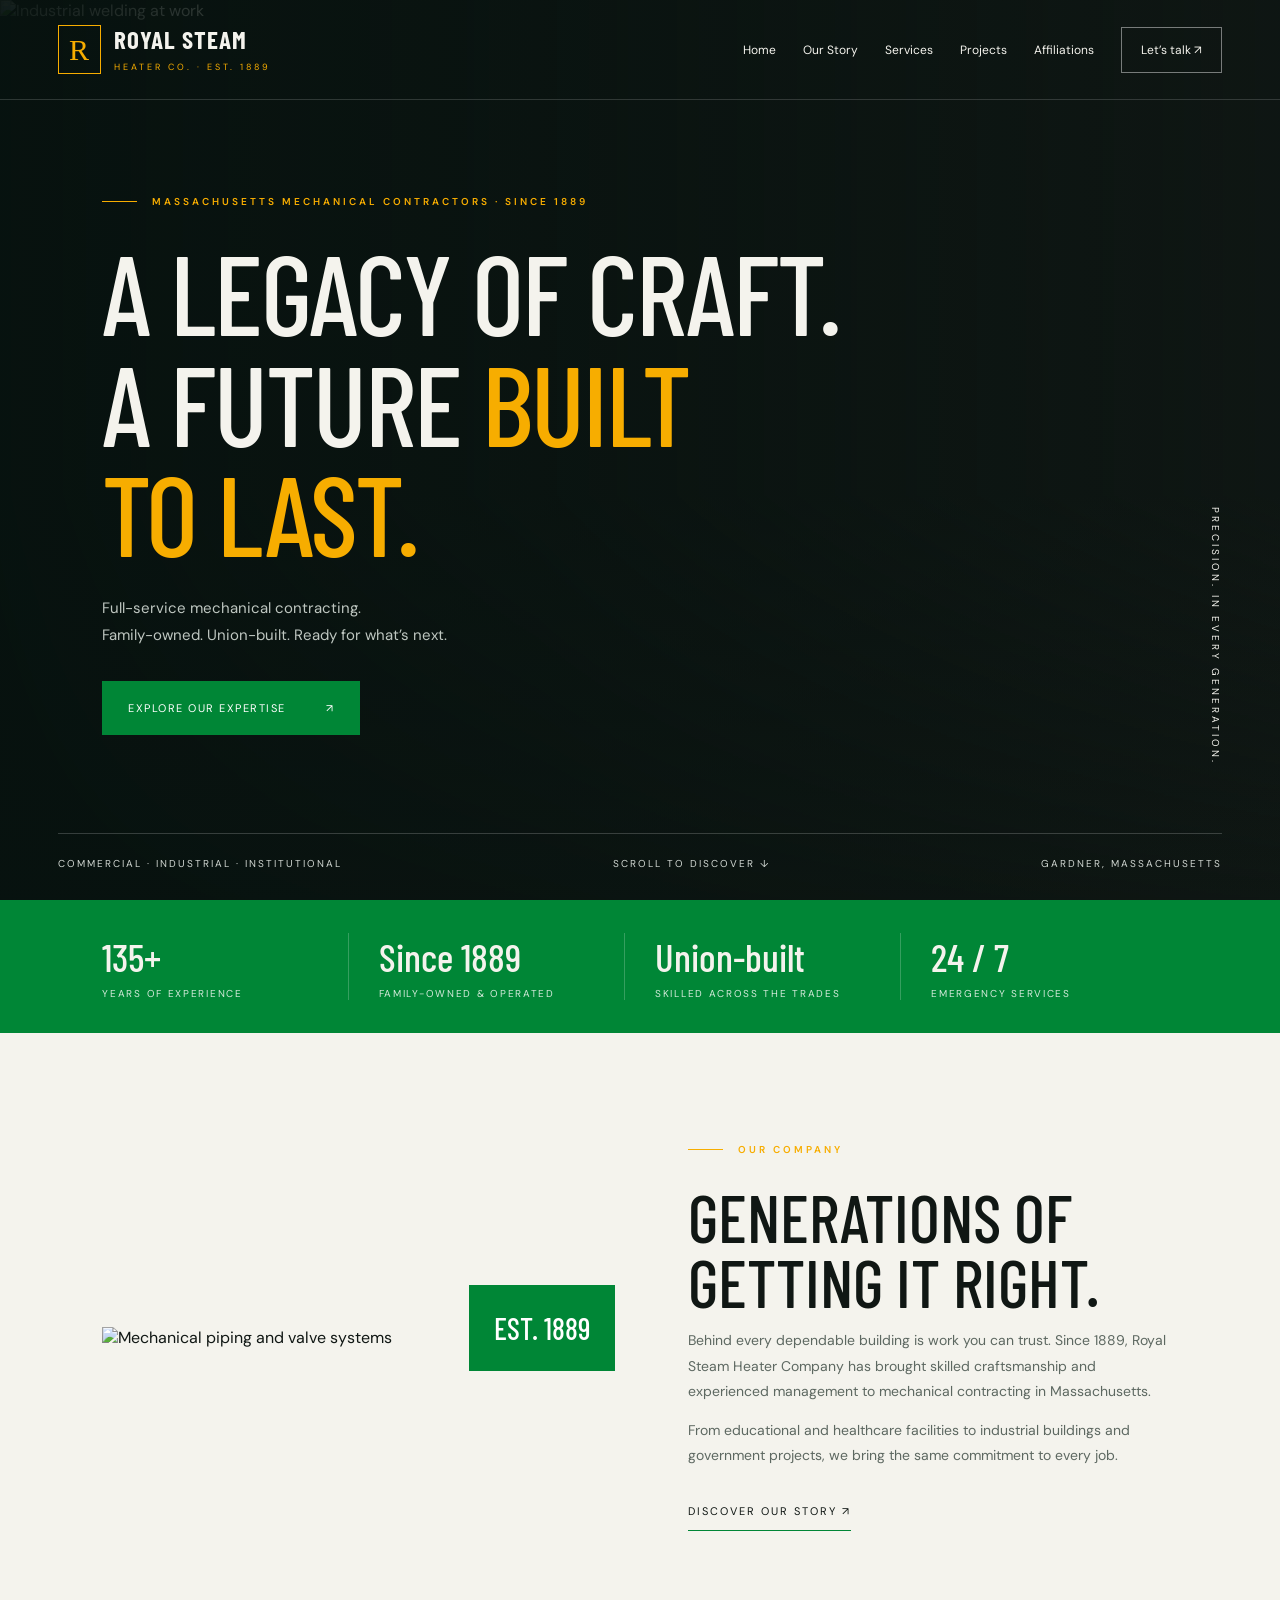
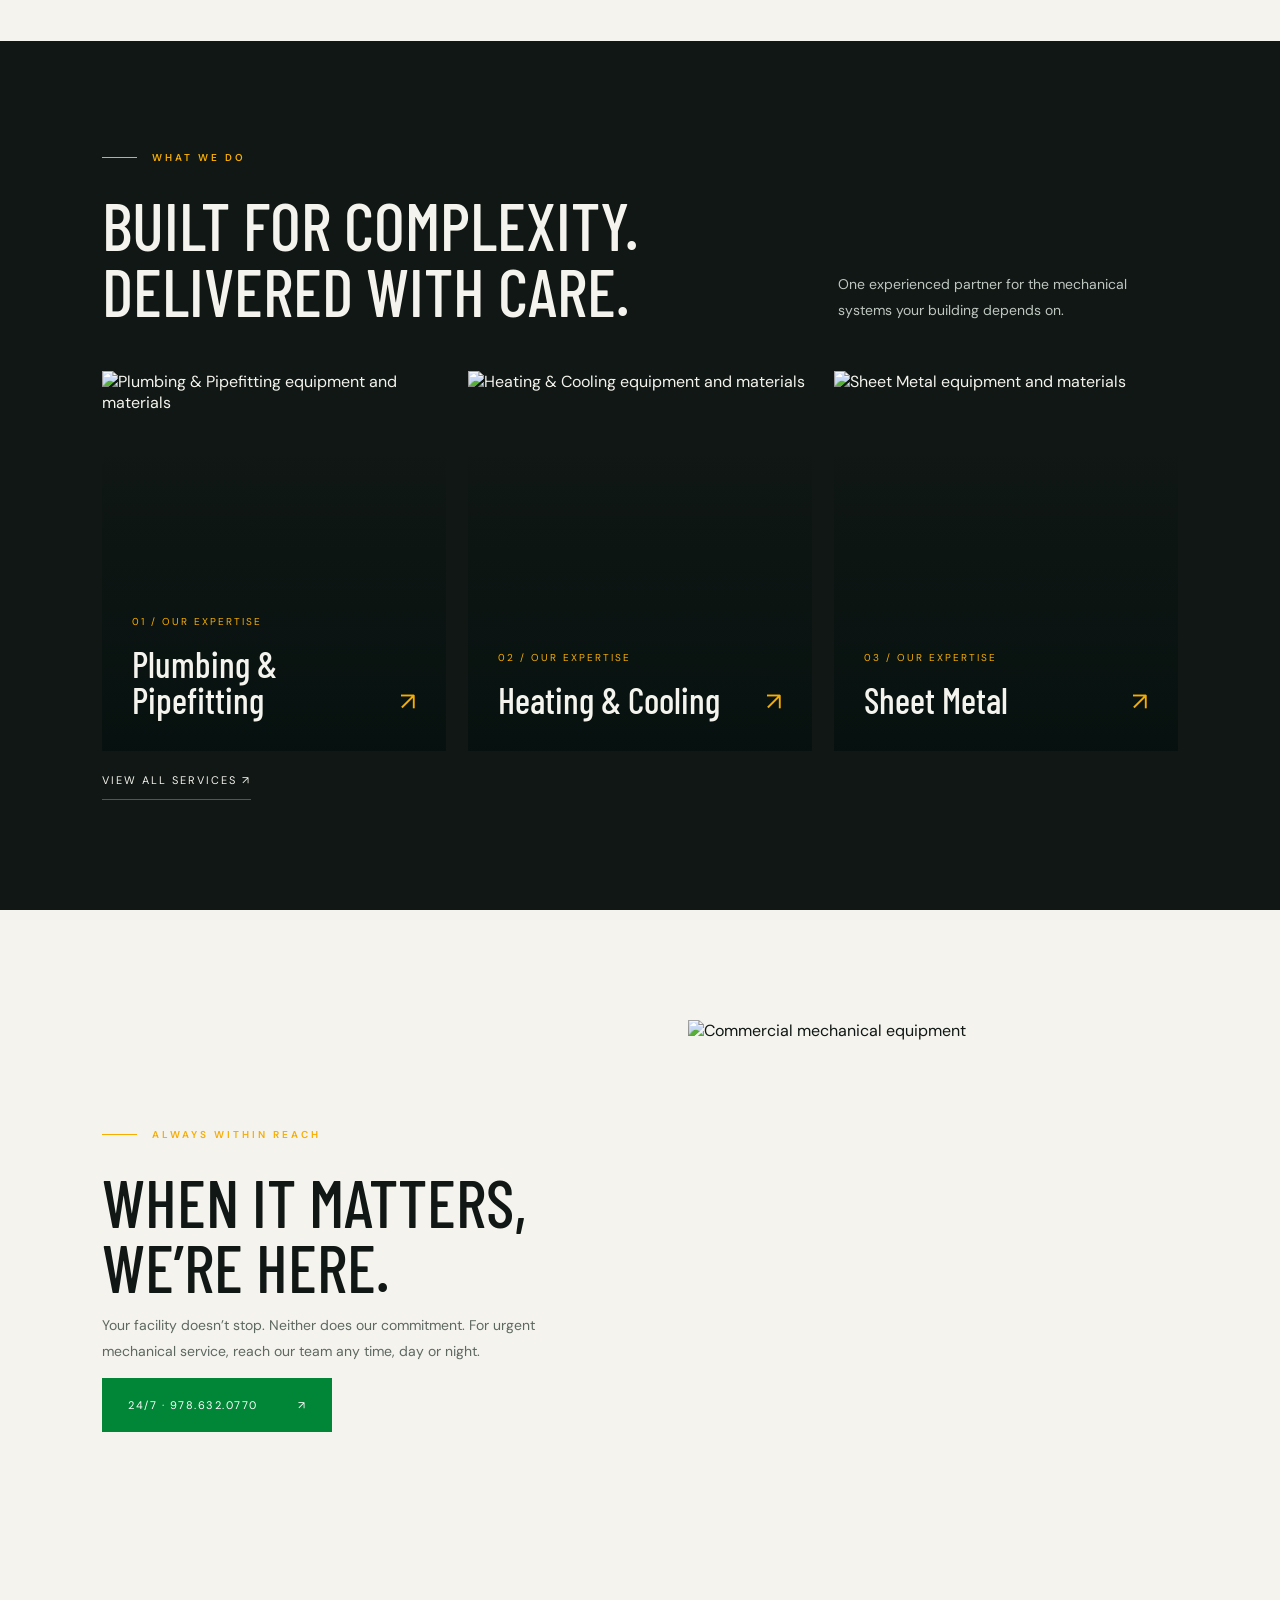
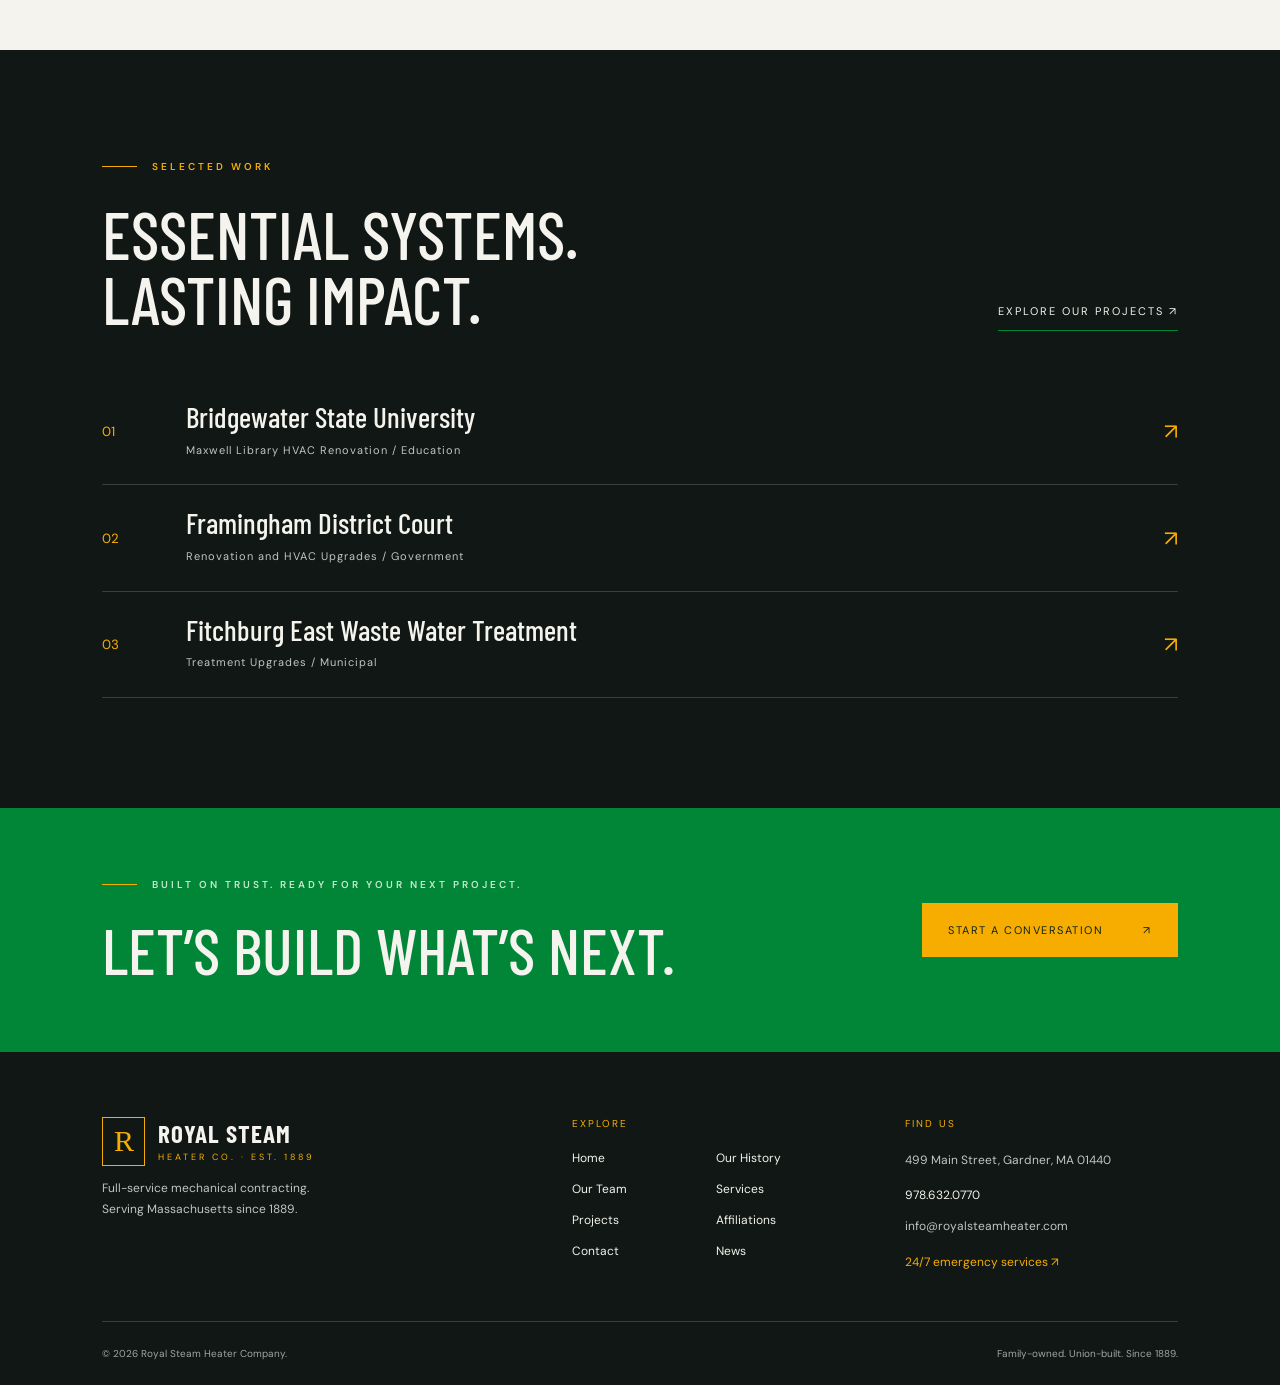
==== index.html @ 874f2004 "Files Fix" ====
<!DOCTYPE html><html lang="en"><head><meta charset="UTF-8"><meta name="viewport" content="width=device-width,initial-scale=1"><meta name="description" content="Royal Steam Heater Company. Family-owned, full-service mechanical contracting for commercial, industrial and institutional clients throughout Massachusetts since 1889."><meta name="theme-color" content="#008636"><title>Royal Steam Heater Company | Mechanical Contracting Since 1889</title><link rel="stylesheet" href="/style.css"><script defer src="/app.js"></script></head><body><div id="app"></div><noscript>Please enable JavaScript to view this website. Contact Royal Steam Heater at 978.632.0770.</noscript></body></html>
---- style.css ----
@import url('https://fonts.googleapis.com/css2?family=Barlow+Condensed:wght@400;500;600;700&family=DM+Sans:wght@400;500;600;700&display=swap');
:root{--green:#008636;--gold:#f7ad00;--ink:#101714;--paper:#f4f3ed;--muted:#9da8a1}*{box-sizing:border-box}html{scroll-behavior:smooth;scroll-padding-top:100px}body{margin:0;background:var(--ink);color:var(--paper);font-family:'DM Sans',sans-serif}a{color:inherit;text-decoration:none}button,input,select,textarea{font:inherit}button,a,input,textarea,select{outline-offset:6px}button{cursor:pointer}img{max-width:100%;object-fit:cover}p{line-height:1.8;color:#bfc7c1}h1,h2,h3{font-family:'Barlow Condensed','Arial Narrow',sans-serif;font-weight:500;margin:0;line-height:.98}h1{font-size:clamp(64px,8.8vw,138px);text-transform:uppercase;letter-spacing:-2px}h2{font-size:clamp(46px,5.2vw,78px);text-transform:uppercase}h3{font-size:32px}header{height:100px;position:absolute;top:0;left:0;width:100%;z-index:10;border-bottom:1px solid #ffffff28;display:flex;align-items:center;justify-content:space-between;padding:0 4.5%;gap:24px}.brand{display:flex;align-items:center;gap:13px}.brand-icon{border:1px solid var(--gold);width:43px;height:49px;display:grid;place-items:center;color:var(--gold);font-family:Georgia;font-size:30px}.brand strong{display:block;font-family:'Barlow Condensed',sans-serif;font-size:25px;letter-spacing:1px}.brand small{font-size:9px;letter-spacing:3px;color:var(--gold)}nav{display:flex;gap:27px;align-items:center}nav a{font-size:12px;transition:color .2s}nav a:hover,nav a[aria-current=page]{color:var(--gold)}.nav-contact{border:1px solid #ffffff70;padding:14px 19px}.menu{display:none;background:none;color:white;border:1px solid #666;padding:10px}.hero{height: min(930px,100svh);min-height:690px;position:relative;display:flex;align-items:center;padding:140px 8% 110px;overflow:hidden}.hero-img{position:absolute;inset:0;width:100%;height:100%;object-fit:cover;animation:slowzoom 15s ease-out both}.hero:after{content:'';position:absolute;inset:0;background:linear-gradient(90deg,#07120ff2 0%,#07120faa 42%,#07120f22 100%),linear-gradient(0deg,#101714c0,transparent 45%)}.hero-content{position:relative;z-index:1;max-width:960px}.eyebrow{font-size:10px;letter-spacing:3px;text-transform:uppercase;display:flex;align-items:center;gap:15px;margin-bottom:28px;color:var(--gold);font-weight:600}.eyebrow:before{content:'';height:1px;width:35px;background:var(--gold)}h1 em{font-style:normal;color:var(--gold)}.hero p{max-width:460px;font-size:15px;margin:27px 0 32px}.button{display:inline-flex;align-items:center;justify-content:space-between;gap:40px;background:var(--green);color:white;padding:20px 26px;font-size:11px;letter-spacing:1.5px;text-transform:uppercase;border:0;transition:background .2s,transform .2s}.button:hover{background:#006c2c;transform:translateY(-3px)}.button.secondary{background:transparent;border:1px solid #758078}.hero-bottom{position:absolute;bottom:30px;left:4.5%;right:4.5%;z-index:2;display:flex;justify-content:space-between;border-top:1px solid #ffffff30;padding-top:23px;color:#d1d7d2;font-size:10px;letter-spacing:2px}.hero-index{position:absolute;right:4.5%;bottom:135px;z-index:2;writing-mode:vertical-rl;font-size:10px;letter-spacing:3px}.trust{display:grid;grid-template-columns:repeat(4,1fr);background:var(--green);padding:33px 8%;gap:30px}.trust div{border-right:1px solid #ffffff35;padding-right:20px}.trust div:last-child{border:0}.trust strong{display:block;font:500 39px 'Barlow Condensed',sans-serif}.trust span{font-size:10px;text-transform:uppercase;letter-spacing:1.7px;display:block;margin-top:7px;color:#d4eadb}.section{padding:110px 8%}.light{background:var(--paper);color:var(--ink)}.light p{color:#5d6861}.split{display:grid;grid-template-columns:1fr 1fr;gap:9%;align-items:center}.split img{width:100%;height:520px}.image-wrap{position:relative}.image-wrap:after{content:'EST. 1889';position:absolute;bottom:-23px;right:-23px;background:var(--green);color:white;padding:25px;font:500 30px 'Barlow Condensed'}.section p{font-size:14px}.text-link{display:inline-block;margin-top:22px;padding-bottom:12px;border-bottom:1px solid var(--green);font-size:11px;text-transform:uppercase;letter-spacing:2px}.heading-row{display:flex;justify-content:space-between;align-items:end;gap:40px;margin-bottom:48px}.heading-row p{max-width:340px;margin:0}.cards{display:grid;grid-template-columns:repeat(3,1fr);gap:22px}.service-card{position:relative;height:380px;overflow:hidden;display:flex;align-items:end;padding:30px}.service-card img{position:absolute;inset:0;width:100%;height:100%;transition:transform .7s}.service-card:after{content:'';position:absolute;inset:0;background:linear-gradient(0deg,#06110ff0,transparent 80%)}.service-card:hover img{transform:scale(1.07)}.service-card div{position:relative;z-index:1;width:100%}.service-card small{font-size:10px;letter-spacing:2px;color:var(--gold)}.service-card h3{margin:16px 0 4px;font-size:36px}.service-card span{position:absolute;right:0;bottom:3px;color:var(--gold);font-size:25px}.projects-list{margin-top:40px}.project{padding:24px 0;border-bottom:1px solid #344139;display:grid;grid-template-columns:60px 1fr auto;gap:24px;align-items:center}.project small{color:var(--gold)}.project h3{font-size:29px}.project p{margin:9px 0 0;font-size:11px;letter-spacing:1px}.project b{font-weight:400;font-size:22px;color:var(--gold)}.cta{background:var(--green);padding:70px 8%;display:flex;align-items:center;justify-content:space-between;gap:40px}.cta .eyebrow{color:#c8e8d1}.cta .button{background:var(--gold);color:#102416}.cta h2{font-size:64px}.footer{padding:65px 8% 25px}.footer-top{display:grid;grid-template-columns:1.5fr 1fr 1fr;gap:60px}.footer p,.footer a{font-size:12px}.footer-links{display:grid;grid-template-columns:1fr 1fr;gap:15px}.footer-label{color:var(--gold);font-size:10px;letter-spacing:2px;margin-bottom:20px}.copyright{display:flex;justify-content:space-between;border-top:1px solid #344139;margin-top:50px;padding-top:25px;font-size:10px;color:var(--muted)}.page-hero{padding:180px 8% 75px;background:linear-gradient(120deg,#071d13,#17271f);position:relative;overflow:hidden}.page-hero:after{content:'ROYAL';position:absolute;right:-20px;bottom:-55px;font:600 250px 'Barlow Condensed';color:#ffffff03;pointer-events:none}.page-hero h1{font-size:clamp(65px,8vw,110px)}.page-hero p{max-width:640px;margin:25px 0 0}.team{display:grid;grid-template-columns:repeat(3,1fr);gap:0 45px}.person{padding:30px 0;border-bottom:1px solid #cbd1c9;min-height:140px}.person small{display:block;color:var(--green);font-size:10px;letter-spacing:1px;margin-top:15px}.person a{display:block;font-size:12px;margin-top:14px;color:#5b6b60}.timeline{margin-top:40px}.timeline article{display:grid;grid-template-columns:130px 1fr;border-top:1px solid #cbd1c9;padding:35px 0;gap:40px}.timeline strong{font:500 48px 'Barlow Condensed';color:var(--green)}.timeline p{margin:0}.filters{display:flex;gap:10px;flex-wrap:wrap;margin:0 0 30px}.filters button{background:none;border:1px solid #536055;color:white;padding:12px 19px;font-size:11px}.filters button.active{background:var(--green);border-color:var(--green)}.service-detail{padding:40px 0;border-bottom:1px solid #cbd1c9}.service-detail summary{font:500 38px 'Barlow Condensed';cursor:pointer}.service-detail p{max-width:760px}.contact-layout{display:grid;grid-template-columns:1fr 1.3fr;gap:10%}.contact-layout h3{margin:30px 0 15px}.contact-layout a{display:inline-block;margin:8px 0}.form{display:grid;grid-template-columns:1fr 1fr;gap:25px}.form label{font-size:11px;letter-spacing:1px}.form input,.form textarea,.form select{display:block;width:100%;background:transparent;border:0;border-bottom:1px solid #98a69a;padding:15px 0;color:#1b3224;border-radius:0;margin-top:7px}.full{grid-column:1/-1}.form textarea{min-height:110px}.form p{margin:0;font-size:12px}.empty{border-top:1px solid #cbd1c9;border-bottom:1px solid #cbd1c9;padding:50px 0;margin-top:40px}.reveal{opacity:0;transform:translateY(25px);transition:opacity .7s,transform .7s}.reveal.shown{opacity:1;transform:none}.hero-content{animation:enter 1s both}@keyframes enter{from{opacity:0;transform:translateY(25px)}to{opacity:1;transform:none}}@keyframes slowzoom{from{transform:scale(1.08)}to{transform:scale(1)}}@media(min-width:1600px){.hero-content{max-width:1100px}}@media(max-width:1000px){nav{gap:15px}nav a{font-size:10px}.brand strong{font-size:20px}.hero{padding-left:6%}.section{padding:80px 6%}.split{gap:6%}.cards{gap:12px}.service-card{padding:20px}.service-card h3{font-size:30px}.footer{padding-left:6%;padding-right:6%}}@media(max-width:760px){header{height:82px}.menu{display:block}nav{display:none;position:absolute;top:82px;left:0;right:0;background:#101d15;padding:25px;flex-direction:column;align-items:stretch}nav.open{display:flex}nav a{font-size:15px;padding:12px}.hero{min-height:690px;height:94svh;padding:130px 6% 130px}.hero h1{font-size:76px}.hero p{font-size:14px;max-width:320px}.hero-bottom{font-size:8px;letter-spacing:1px}.hero-bottom span:last-child{display:none}.trust{grid-template-columns:1fr 1fr;padding:28px 6%;gap:30px}.trust div:nth-child(2){border:0}.trust strong{font-size:33px}.trust span{font-size:8px}.split{grid-template-columns:1fr;gap:50px}.split img{height:360px}.image-wrap{margin-right:20px}.heading-row{display:block}.heading-row p{margin-top:25px}.cards{grid-template-columns:1fr}.service-card{height:350px}.section{padding:70px 6%}.team{grid-template-columns:1fr 1fr;gap:20px}.person h3{font-size:27px}.project{grid-template-columns:25px 1fr;gap:15px}.project b{display:none}.project h3{font-size:26px}.cta{display:block;padding:50px 6%}.cta h2{font-size:49px}.cta .button{margin-top:28px}.footer-top{grid-template-columns:1fr;gap:35px}.copyright{gap:25px;line-height:1.7}.page-hero{padding:140px 6% 60px}.contact-layout{grid-template-columns:1fr;gap:45px}.timeline article{grid-template-columns:75px 1fr;gap:20px}.timeline strong{font-size:34px}.form{gap:25px 15px}.eyebrow{font-size:9px;letter-spacing:2px}}@media(prefers-reduced-motion:reduce){*,*:before,*:after{animation:none!important;transition:none!important;scroll-behavior:auto!important}.reveal{opacity:1;transform:none}}
[hidden]{display:none!important}
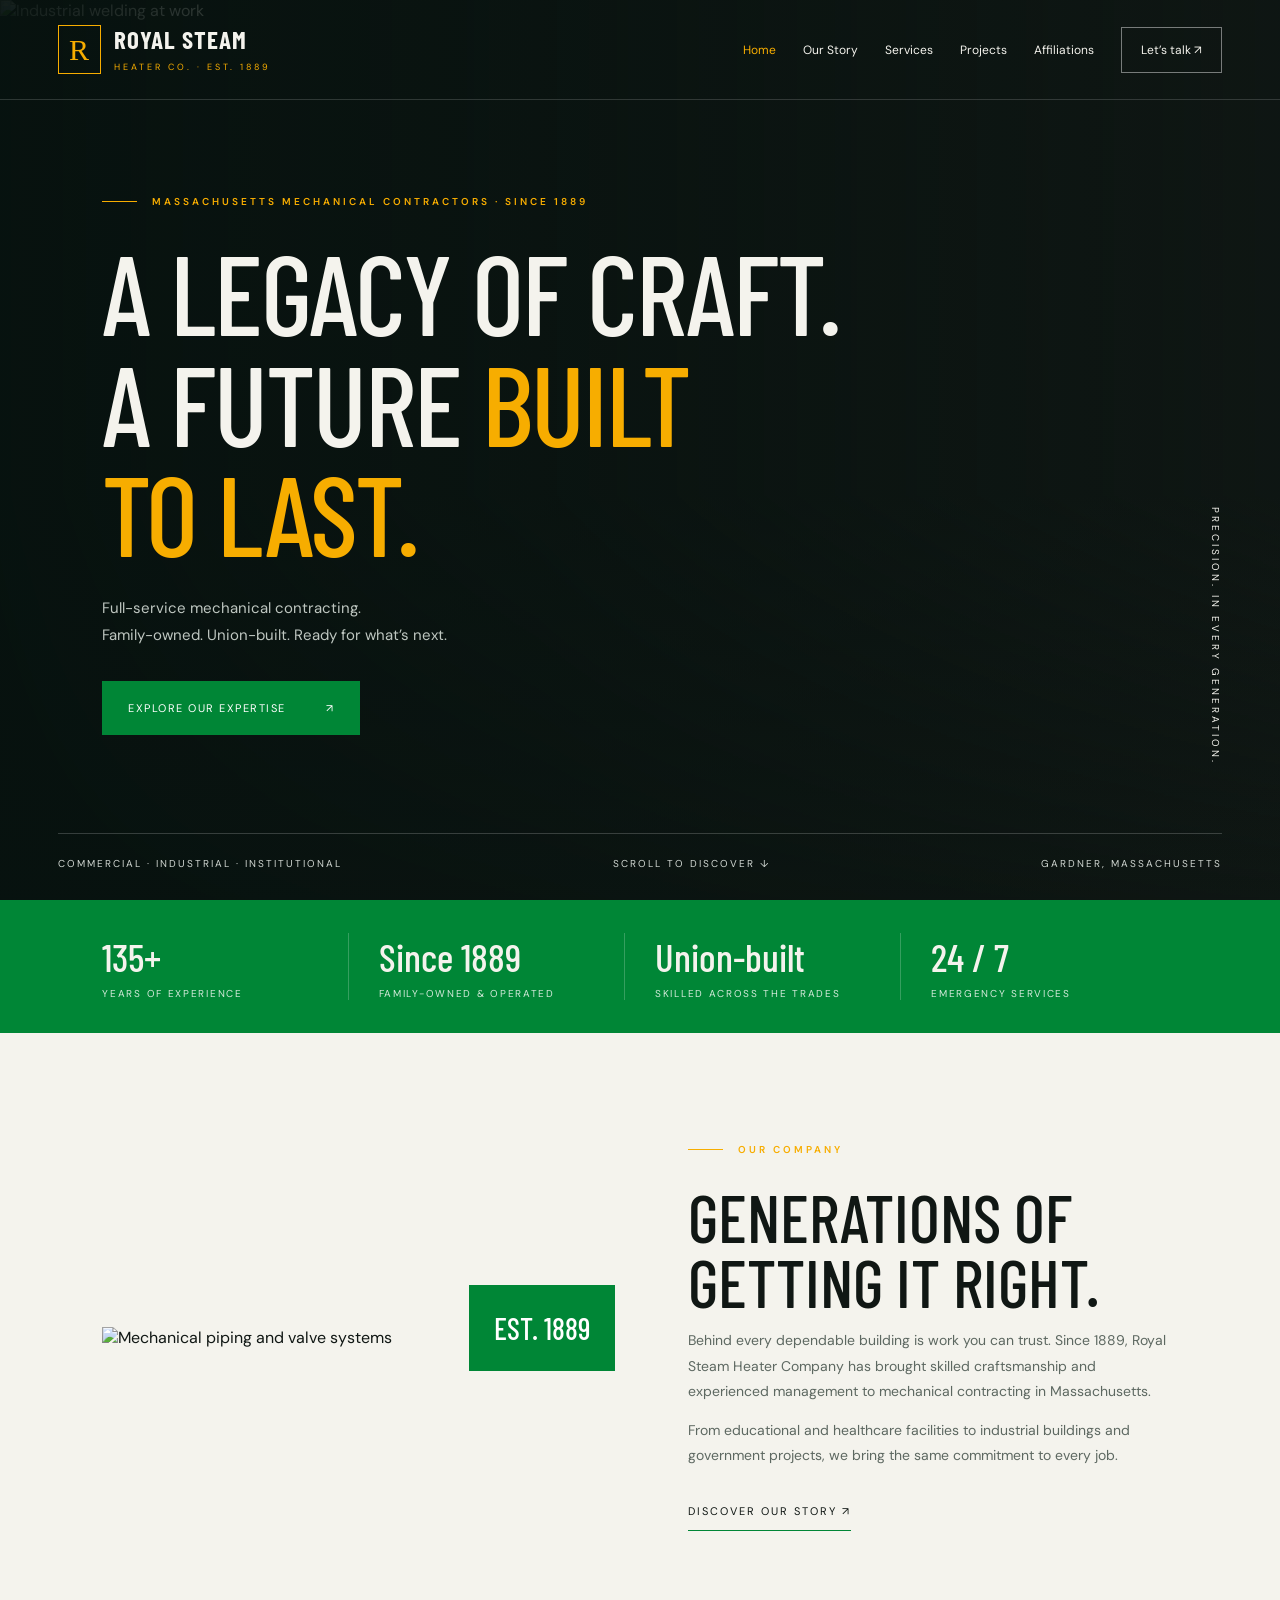
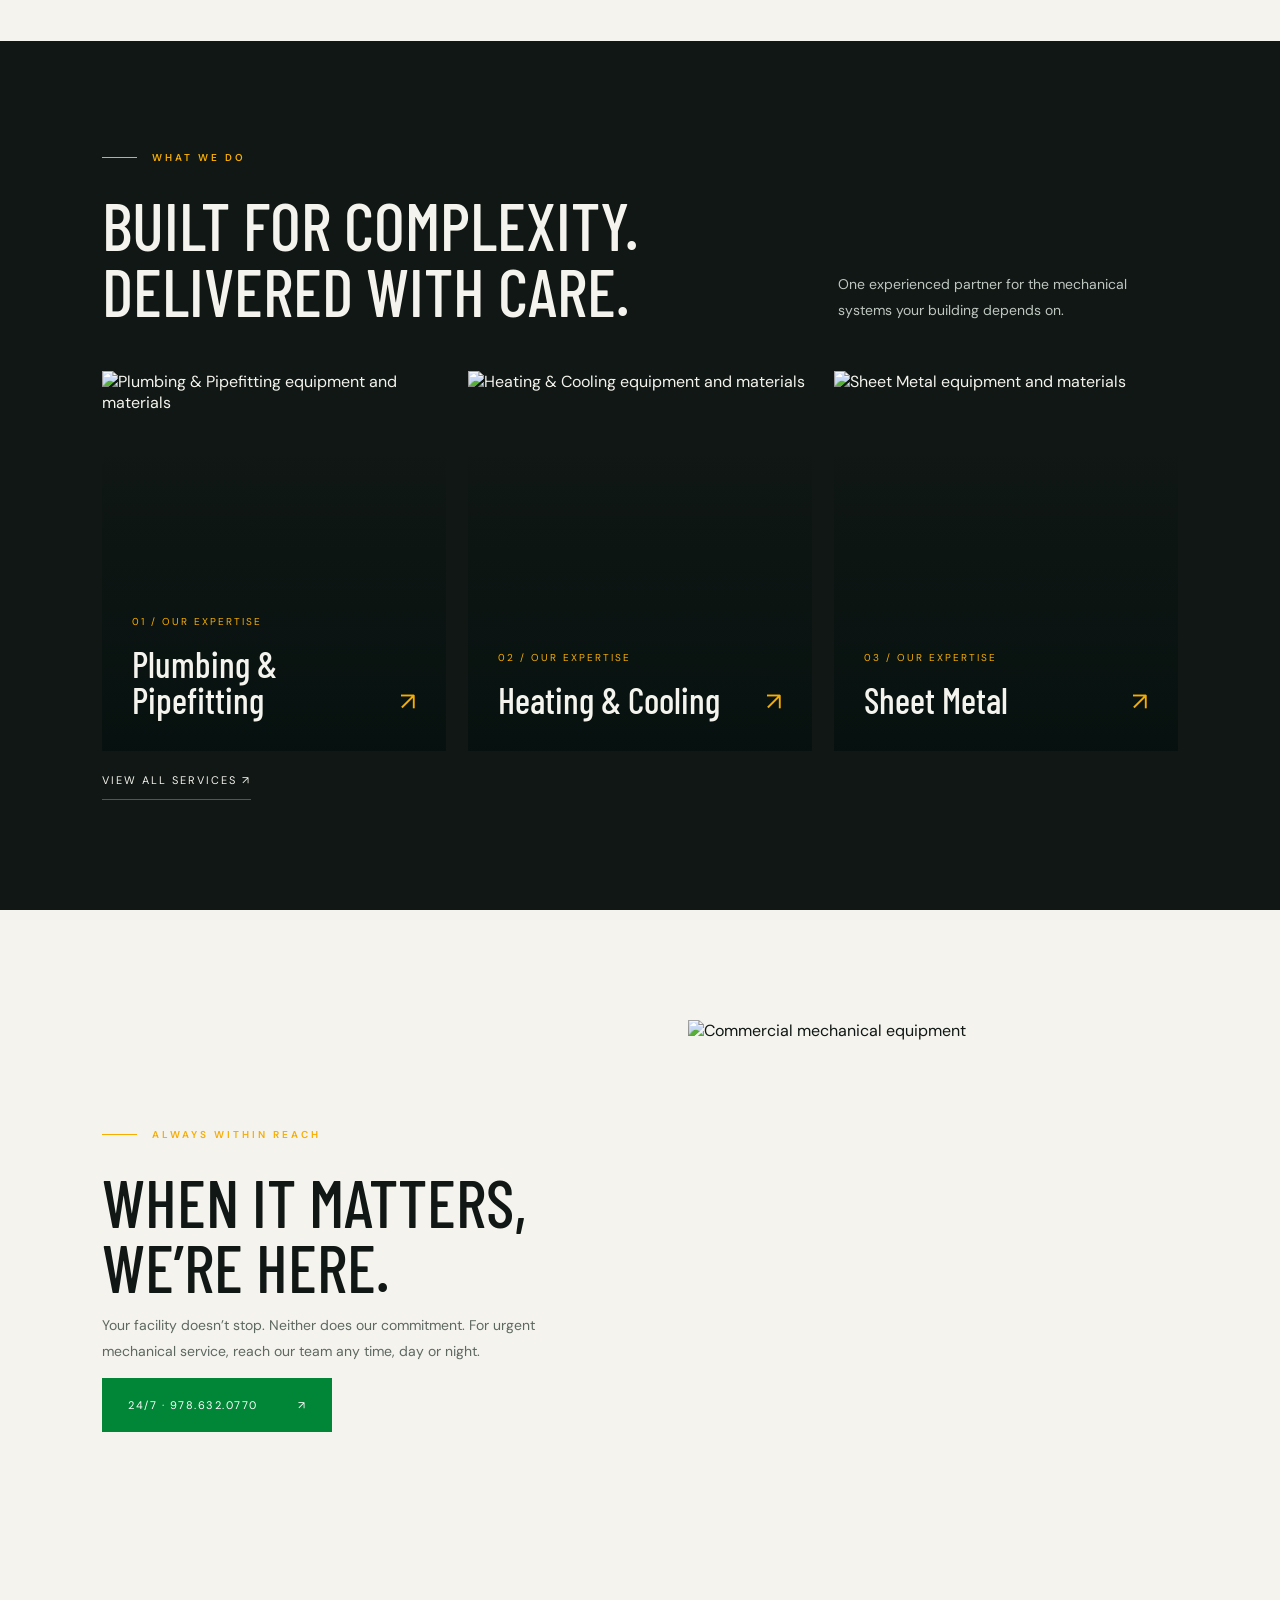
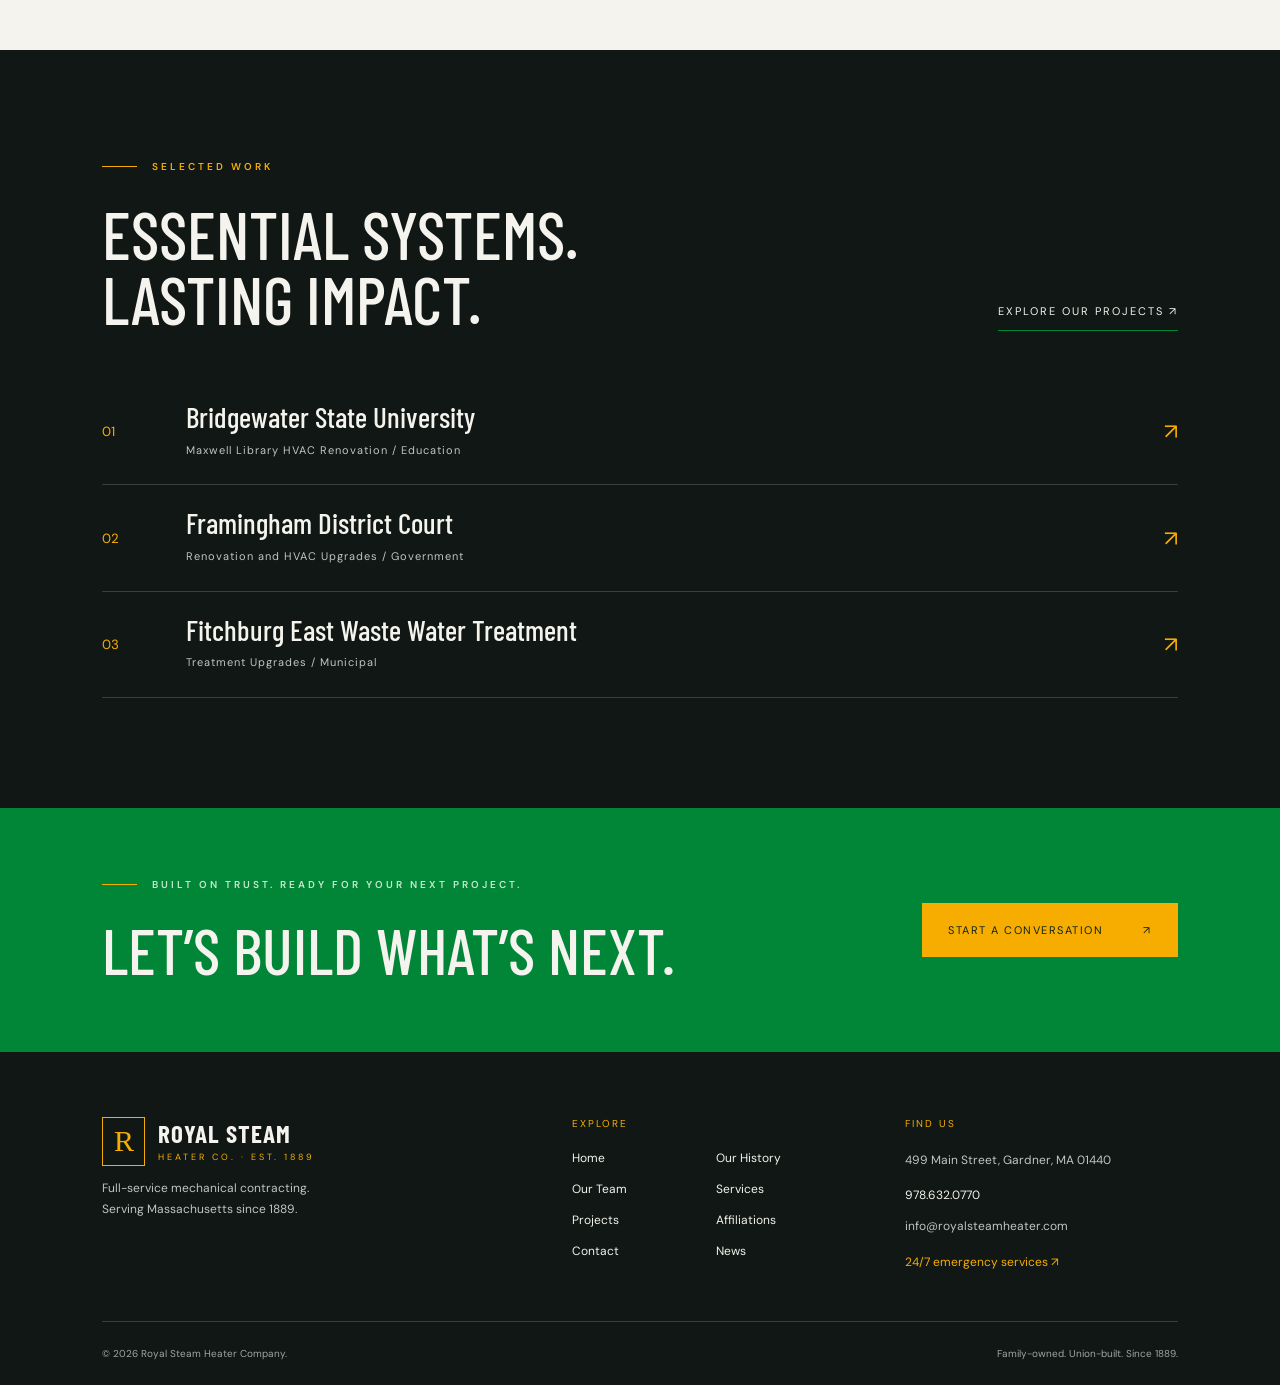
==== commit c39c21fd: "files fix again" ====
--- a/index.html
+++ b/index.html
@@ -1 +1 @@
-<!DOCTYPE html><html lang="en"><head><meta charset="UTF-8"><meta name="viewport" content="width=device-width,initial-scale=1"><meta name="description" content="Royal Steam Heater Company. Family-owned, full-service mechanical contracting for commercial, industrial and institutional clients throughout Massachusetts since 1889."><meta name="theme-color" content="#008636"><title>Royal Steam Heater Company | Mechanical Contracting Since 1889</title><link rel="stylesheet" href="/style.css"><script defer src="/app.js"></script></head><body><div id="app"></div><noscript>Please enable JavaScript to view this website. Contact Royal Steam Heater at 978.632.0770.</noscript></body></html>
+<!DOCTYPE html><html lang="en"><head><meta charset="UTF-8"><meta name="viewport" content="width=device-width,initial-scale=1"><meta name="description" content="Royal Steam Heater Company. Family-owned, full-service mechanical contracting for commercial, industrial and institutional clients throughout Massachusetts since 1889."><meta name="theme-color" content="#008636"><title>Royal Steam Heater Company | Mechanical Contracting Since 1889</title><link rel="stylesheet" href="./style.css"><script defer src="./app.js"></script></head><body><div id="app"></div><noscript>Please enable JavaScript to view this website. Contact Royal Steam Heater at 978.632.0770.</noscript></body></html>
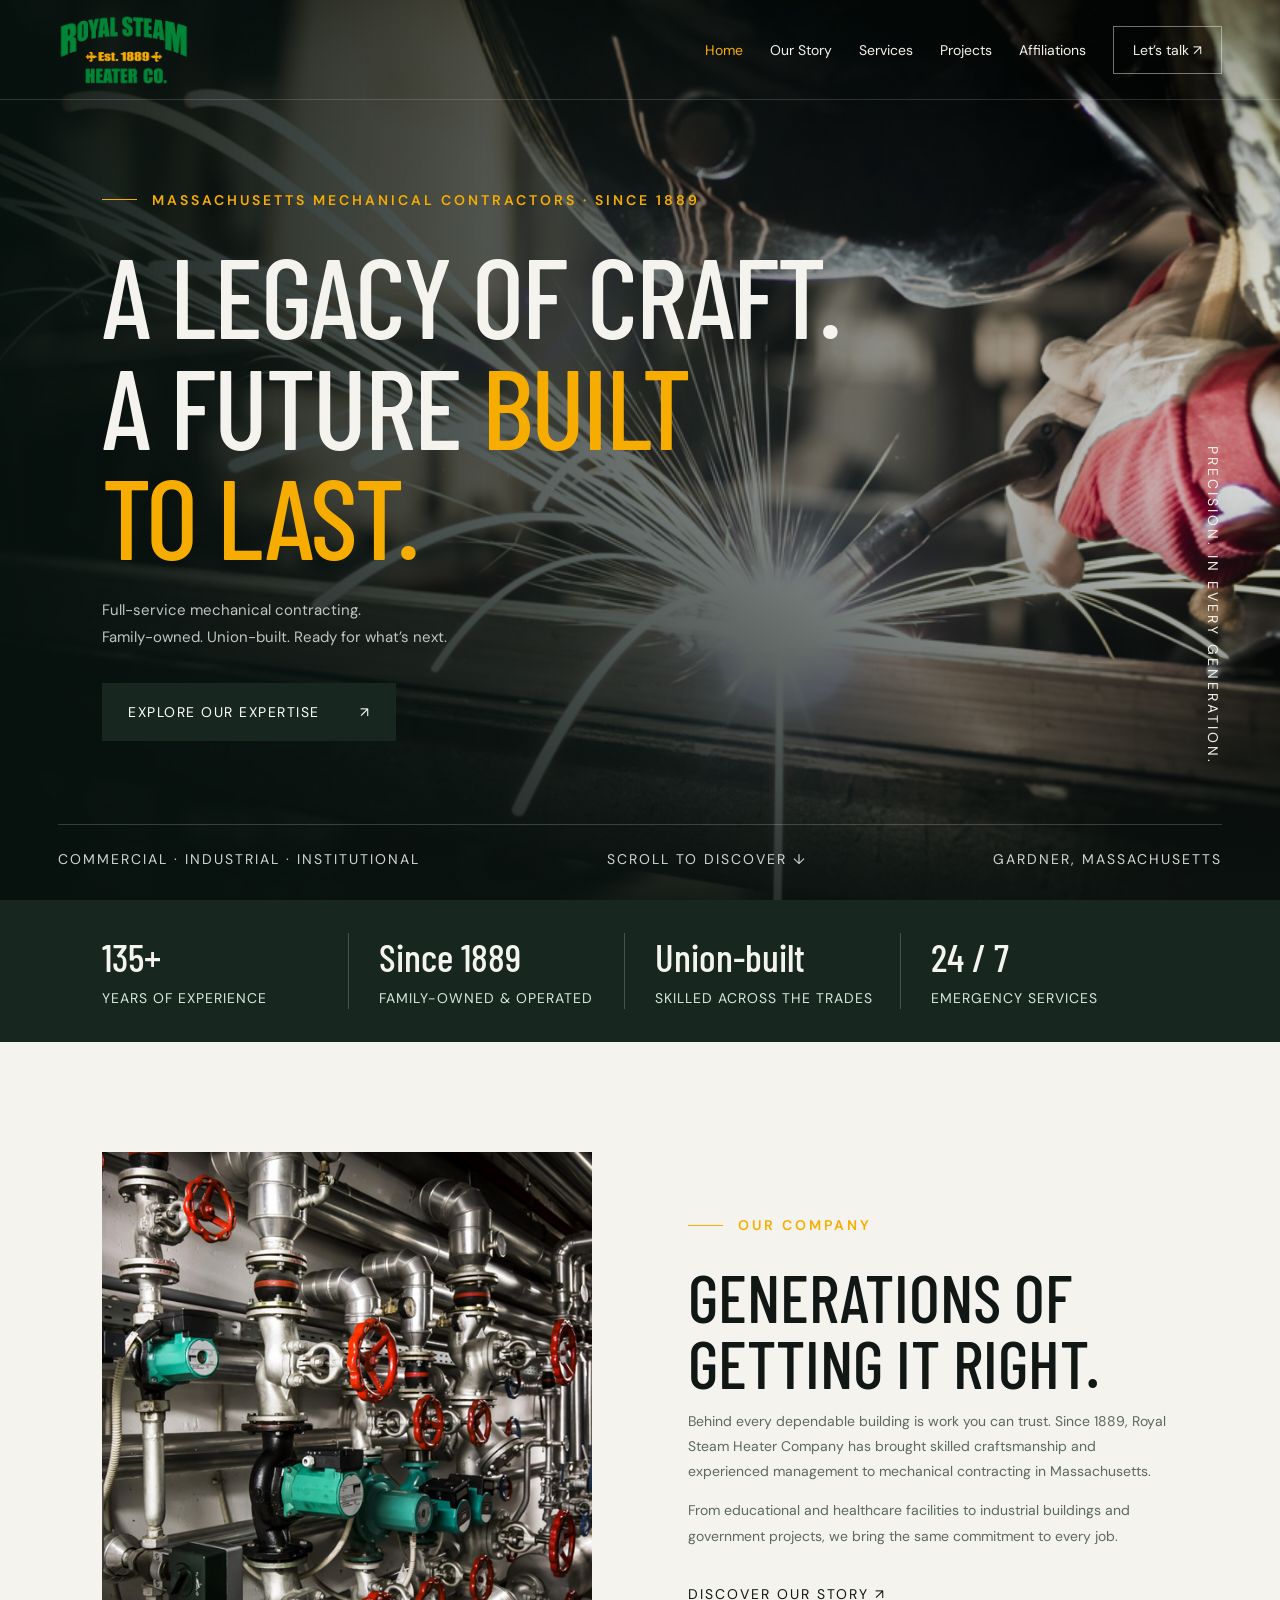
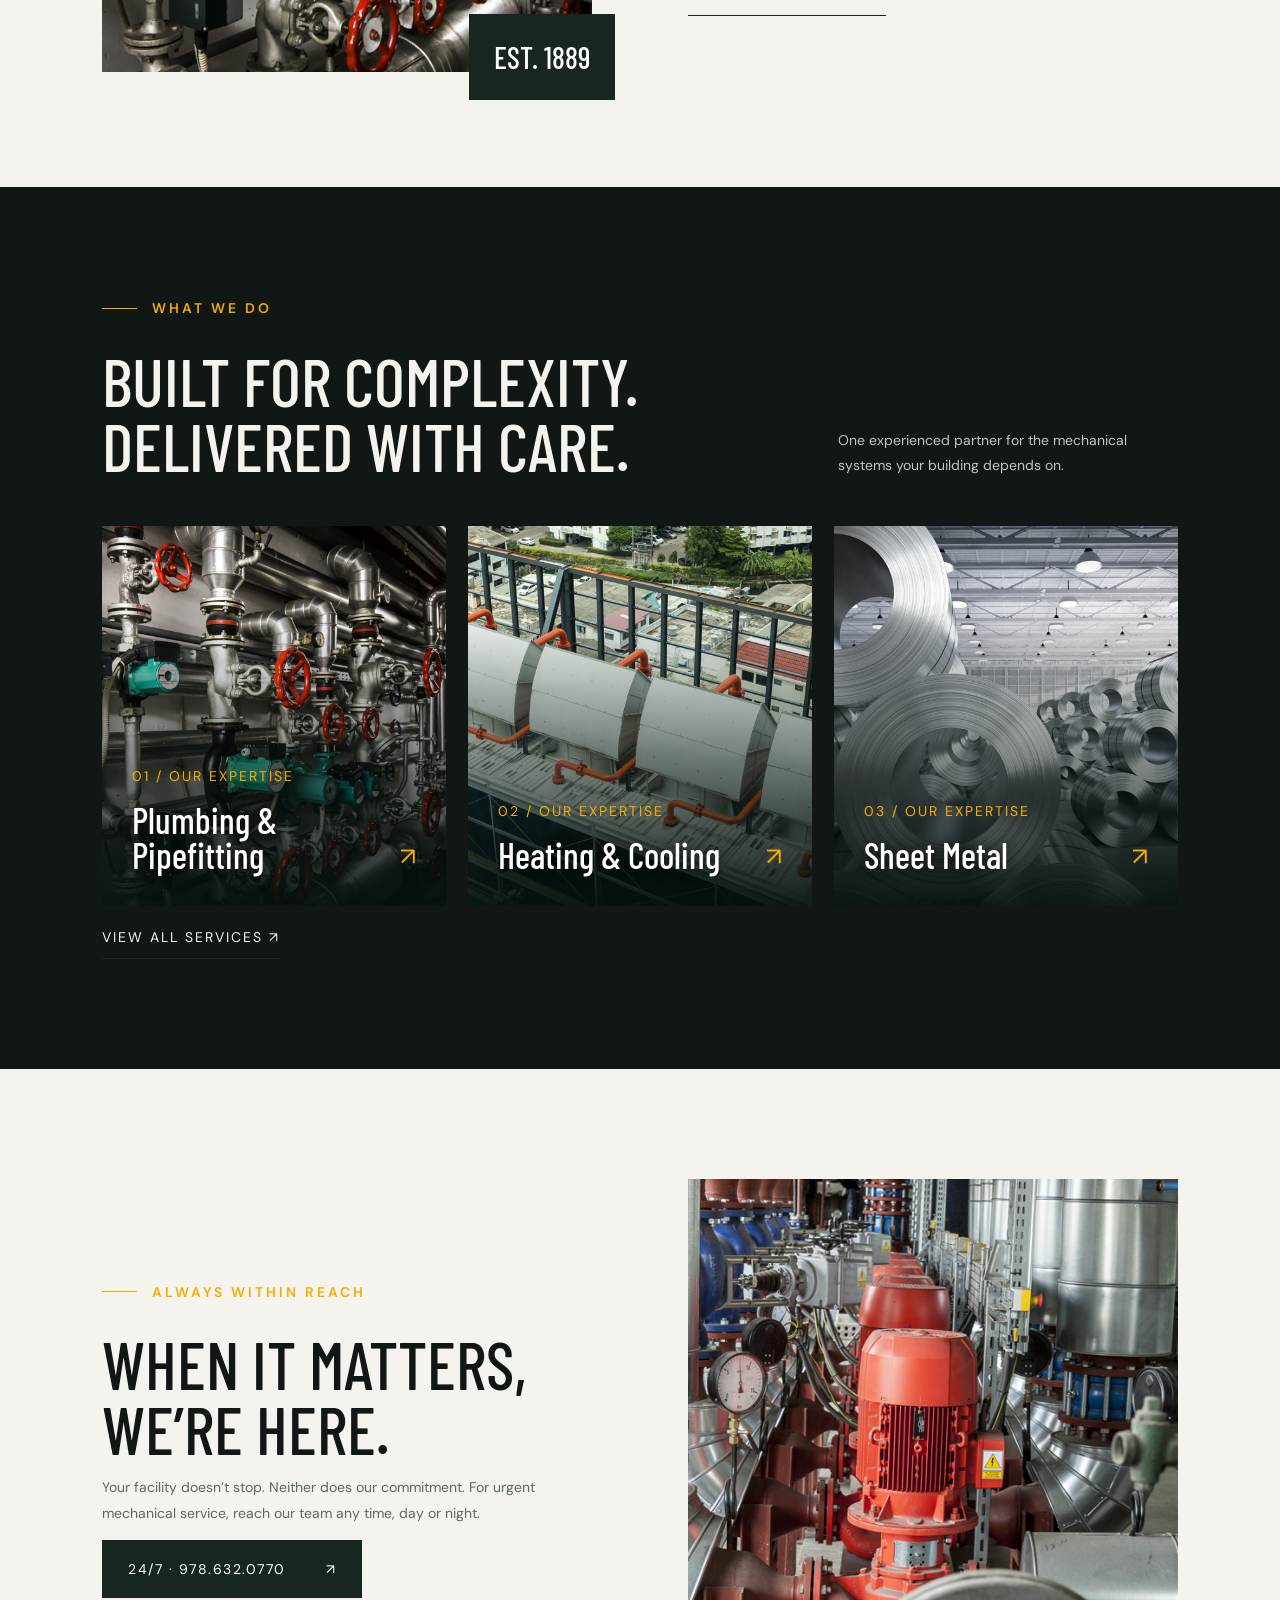
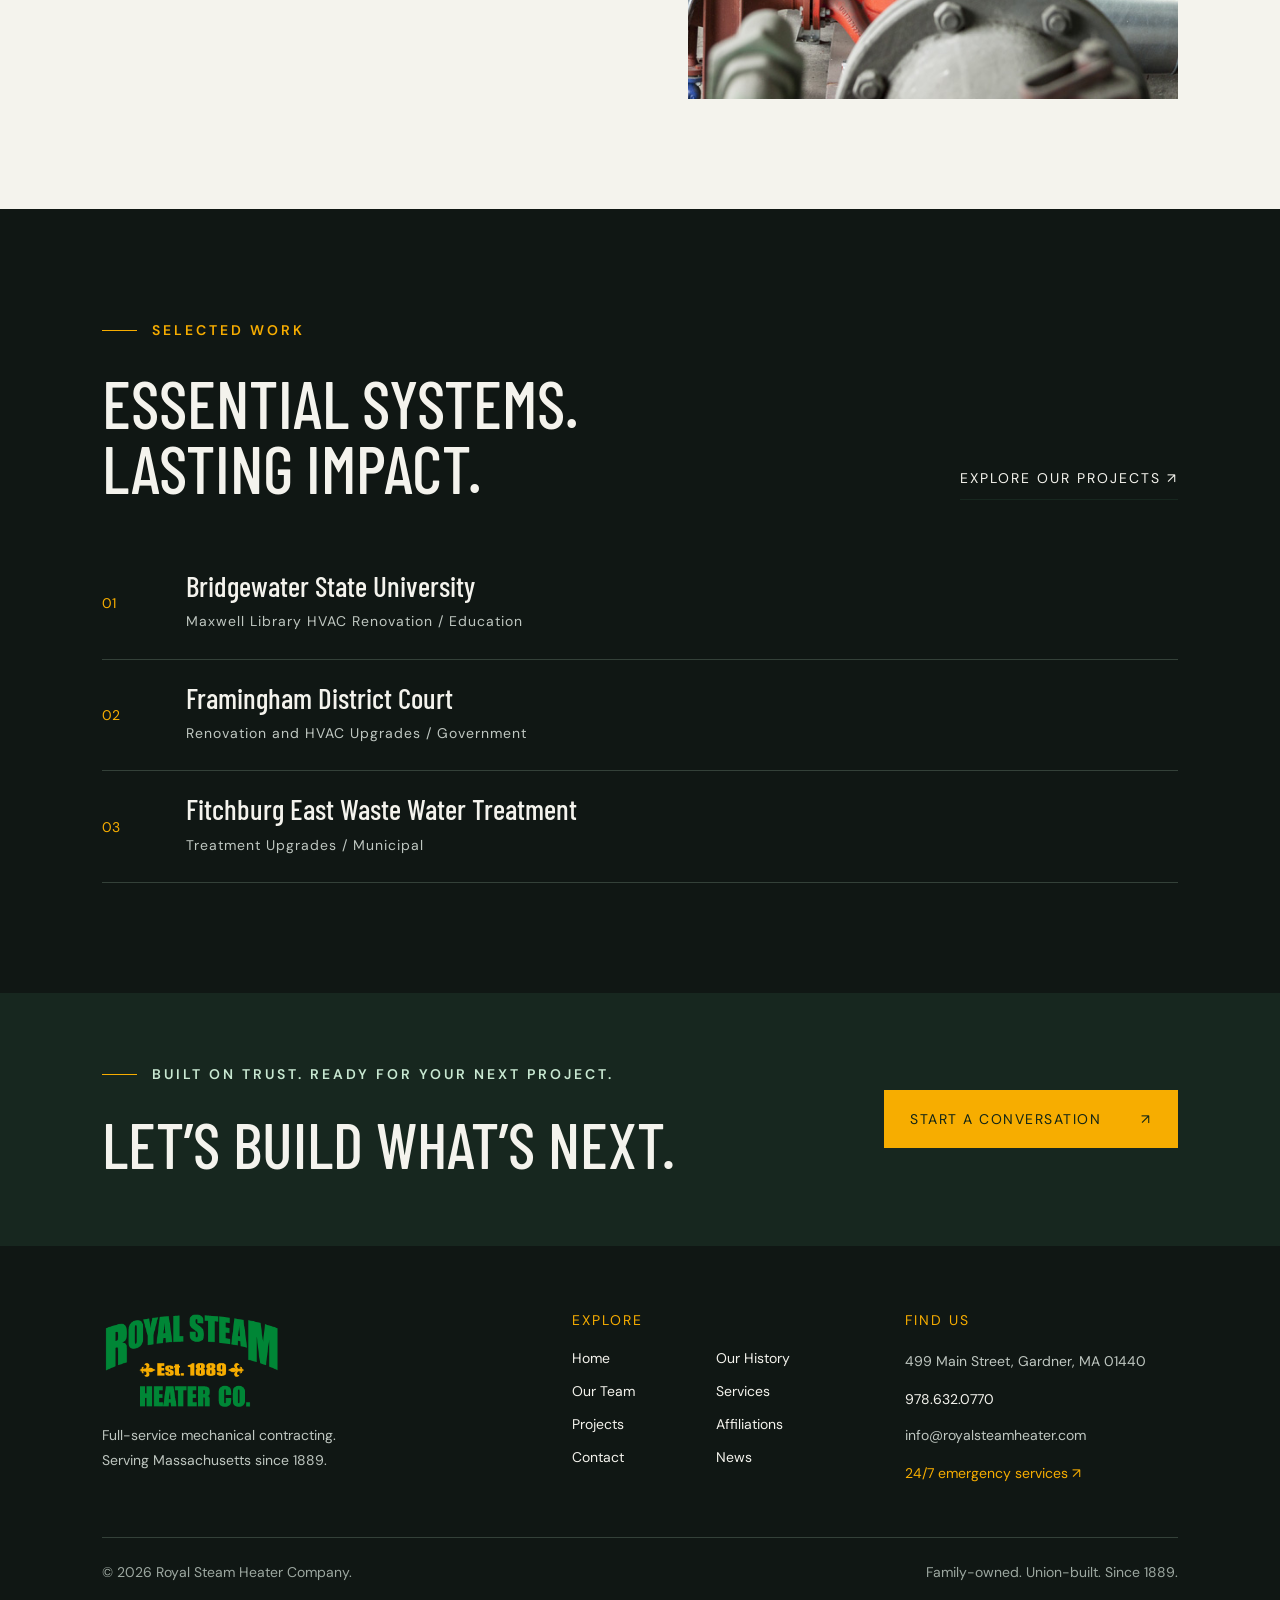
==== commit ad821597: "Feedback 1" ====
--- a/index.html
+++ b/index.html
@@ -1 +1 @@
-<!DOCTYPE html><html lang="en"><head><meta charset="UTF-8"><meta name="viewport" content="width=device-width,initial-scale=1"><meta name="description" content="Royal Steam Heater Company. Family-owned, full-service mechanical contracting for commercial, industrial and institutional clients throughout Massachusetts since 1889."><meta name="theme-color" content="#008636"><title>Royal Steam Heater Company | Mechanical Contracting Since 1889</title><link rel="stylesheet" href="./style.css"><script defer src="./app.js"></script></head><body><div id="app"></div><noscript>Please enable JavaScript to view this website. Contact Royal Steam Heater at 978.632.0770.</noscript></body></html>
+<!DOCTYPE html><html lang="en"><head><meta charset="UTF-8"><meta name="viewport" content="width=device-width,initial-scale=1"><meta name="description" content="Royal Steam Heater Company. Family-owned, full-service mechanical contracting for commercial, industrial and institutional clients throughout Massachusetts since 1889."><meta name="theme-color" content="#17271f"><title>Royal Steam Heater Company | Mechanical Contracting Since 1889</title><link rel="stylesheet" href="./style.css"><script defer src="./app.js"></script></head><body><div id="app"></div><noscript>Please enable JavaScript to view this website. Contact Royal Steam Heater at 978.632.0770.</noscript></body></html>
--- a/style.css
+++ b/style.css
@@ -1,3 +1,31 @@
 @import url('https://fonts.googleapis.com/css2?family=Barlow+Condensed:wght@400;500;600;700&family=DM+Sans:wght@400;500;600;700&display=swap');
-:root{--green:#008636;--gold:#f7ad00;--ink:#101714;--paper:#f4f3ed;--muted:#9da8a1}*{box-sizing:border-box}html{scroll-behavior:smooth;scroll-padding-top:100px}body{margin:0;background:var(--ink);color:var(--paper);font-family:'DM Sans',sans-serif}a{color:inherit;text-decoration:none}button,input,select,textarea{font:inherit}button,a,input,textarea,select{outline-offset:6px}button{cursor:pointer}img{max-width:100%;object-fit:cover}p{line-height:1.8;color:#bfc7c1}h1,h2,h3{font-family:'Barlow Condensed','Arial Narrow',sans-serif;font-weight:500;margin:0;line-height:.98}h1{font-size:clamp(64px,8.8vw,138px);text-transform:uppercase;letter-spacing:-2px}h2{font-size:clamp(46px,5.2vw,78px);text-transform:uppercase}h3{font-size:32px}header{height:100px;position:absolute;top:0;left:0;width:100%;z-index:10;border-bottom:1px solid #ffffff28;display:flex;align-items:center;justify-content:space-between;padding:0 4.5%;gap:24px}.brand{display:flex;align-items:center;gap:13px}.brand-icon{border:1px solid var(--gold);width:43px;height:49px;display:grid;place-items:center;color:var(--gold);font-family:Georgia;font-size:30px}.brand strong{display:block;font-family:'Barlow Condensed',sans-serif;font-size:25px;letter-spacing:1px}.brand small{font-size:9px;letter-spacing:3px;color:var(--gold)}nav{display:flex;gap:27px;align-items:center}nav a{font-size:12px;transition:color .2s}nav a:hover,nav a[aria-current=page]{color:var(--gold)}.nav-contact{border:1px solid #ffffff70;padding:14px 19px}.menu{display:none;background:none;color:white;border:1px solid #666;padding:10px}.hero{height: min(930px,100svh);min-height:690px;position:relative;display:flex;align-items:center;padding:140px 8% 110px;overflow:hidden}.hero-img{position:absolute;inset:0;width:100%;height:100%;object-fit:cover;animation:slowzoom 15s ease-out both}.hero:after{content:'';position:absolute;inset:0;background:linear-gradient(90deg,#07120ff2 0%,#07120faa 42%,#07120f22 100%),linear-gradient(0deg,#101714c0,transparent 45%)}.hero-content{position:relative;z-index:1;max-width:960px}.eyebrow{font-size:10px;letter-spacing:3px;text-transform:uppercase;display:flex;align-items:center;gap:15px;margin-bottom:28px;color:var(--gold);font-weight:600}.eyebrow:before{content:'';height:1px;width:35px;background:var(--gold)}h1 em{font-style:normal;color:var(--gold)}.hero p{max-width:460px;font-size:15px;margin:27px 0 32px}.button{display:inline-flex;align-items:center;justify-content:space-between;gap:40px;background:var(--green);color:white;padding:20px 26px;font-size:11px;letter-spacing:1.5px;text-transform:uppercase;border:0;transition:background .2s,transform .2s}.button:hover{background:#006c2c;transform:translateY(-3px)}.button.secondary{background:transparent;border:1px solid #758078}.hero-bottom{position:absolute;bottom:30px;left:4.5%;right:4.5%;z-index:2;display:flex;justify-content:space-between;border-top:1px solid #ffffff30;padding-top:23px;color:#d1d7d2;font-size:10px;letter-spacing:2px}.hero-index{position:absolute;right:4.5%;bottom:135px;z-index:2;writing-mode:vertical-rl;font-size:10px;letter-spacing:3px}.trust{display:grid;grid-template-columns:repeat(4,1fr);background:var(--green);padding:33px 8%;gap:30px}.trust div{border-right:1px solid #ffffff35;padding-right:20px}.trust div:last-child{border:0}.trust strong{display:block;font:500 39px 'Barlow Condensed',sans-serif}.trust span{font-size:10px;text-transform:uppercase;letter-spacing:1.7px;display:block;margin-top:7px;color:#d4eadb}.section{padding:110px 8%}.light{background:var(--paper);color:var(--ink)}.light p{color:#5d6861}.split{display:grid;grid-template-columns:1fr 1fr;gap:9%;align-items:center}.split img{width:100%;height:520px}.image-wrap{position:relative}.image-wrap:after{content:'EST. 1889';position:absolute;bottom:-23px;right:-23px;background:var(--green);color:white;padding:25px;font:500 30px 'Barlow Condensed'}.section p{font-size:14px}.text-link{display:inline-block;margin-top:22px;padding-bottom:12px;border-bottom:1px solid var(--green);font-size:11px;text-transform:uppercase;letter-spacing:2px}.heading-row{display:flex;justify-content:space-between;align-items:end;gap:40px;margin-bottom:48px}.heading-row p{max-width:340px;margin:0}.cards{display:grid;grid-template-columns:repeat(3,1fr);gap:22px}.service-card{position:relative;height:380px;overflow:hidden;display:flex;align-items:end;padding:30px}.service-card img{position:absolute;inset:0;width:100%;height:100%;transition:transform .7s}.service-card:after{content:'';position:absolute;inset:0;background:linear-gradient(0deg,#06110ff0,transparent 80%)}.service-card:hover img{transform:scale(1.07)}.service-card div{position:relative;z-index:1;width:100%}.service-card small{font-size:10px;letter-spacing:2px;color:var(--gold)}.service-card h3{margin:16px 0 4px;font-size:36px}.service-card span{position:absolute;right:0;bottom:3px;color:var(--gold);font-size:25px}.projects-list{margin-top:40px}.project{padding:24px 0;border-bottom:1px solid #344139;display:grid;grid-template-columns:60px 1fr auto;gap:24px;align-items:center}.project small{color:var(--gold)}.project h3{font-size:29px}.project p{margin:9px 0 0;font-size:11px;letter-spacing:1px}.project b{font-weight:400;font-size:22px;color:var(--gold)}.cta{background:var(--green);padding:70px 8%;display:flex;align-items:center;justify-content:space-between;gap:40px}.cta .eyebrow{color:#c8e8d1}.cta .button{background:var(--gold);color:#102416}.cta h2{font-size:64px}.footer{padding:65px 8% 25px}.footer-top{display:grid;grid-template-columns:1.5fr 1fr 1fr;gap:60px}.footer p,.footer a{font-size:12px}.footer-links{display:grid;grid-template-columns:1fr 1fr;gap:15px}.footer-label{color:var(--gold);font-size:10px;letter-spacing:2px;margin-bottom:20px}.copyright{display:flex;justify-content:space-between;border-top:1px solid #344139;margin-top:50px;padding-top:25px;font-size:10px;color:var(--muted)}.page-hero{padding:180px 8% 75px;background:linear-gradient(120deg,#071d13,#17271f);position:relative;overflow:hidden}.page-hero:after{content:'ROYAL';position:absolute;right:-20px;bottom:-55px;font:600 250px 'Barlow Condensed';color:#ffffff03;pointer-events:none}.page-hero h1{font-size:clamp(65px,8vw,110px)}.page-hero p{max-width:640px;margin:25px 0 0}.team{display:grid;grid-template-columns:repeat(3,1fr);gap:0 45px}.person{padding:30px 0;border-bottom:1px solid #cbd1c9;min-height:140px}.person small{display:block;color:var(--green);font-size:10px;letter-spacing:1px;margin-top:15px}.person a{display:block;font-size:12px;margin-top:14px;color:#5b6b60}.timeline{margin-top:40px}.timeline article{display:grid;grid-template-columns:130px 1fr;border-top:1px solid #cbd1c9;padding:35px 0;gap:40px}.timeline strong{font:500 48px 'Barlow Condensed';color:var(--green)}.timeline p{margin:0}.filters{display:flex;gap:10px;flex-wrap:wrap;margin:0 0 30px}.filters button{background:none;border:1px solid #536055;color:white;padding:12px 19px;font-size:11px}.filters button.active{background:var(--green);border-color:var(--green)}.service-detail{padding:40px 0;border-bottom:1px solid #cbd1c9}.service-detail summary{font:500 38px 'Barlow Condensed';cursor:pointer}.service-detail p{max-width:760px}.contact-layout{display:grid;grid-template-columns:1fr 1.3fr;gap:10%}.contact-layout h3{margin:30px 0 15px}.contact-layout a{display:inline-block;margin:8px 0}.form{display:grid;grid-template-columns:1fr 1fr;gap:25px}.form label{font-size:11px;letter-spacing:1px}.form input,.form textarea,.form select{display:block;width:100%;background:transparent;border:0;border-bottom:1px solid #98a69a;padding:15px 0;color:#1b3224;border-radius:0;margin-top:7px}.full{grid-column:1/-1}.form textarea{min-height:110px}.form p{margin:0;font-size:12px}.empty{border-top:1px solid #cbd1c9;border-bottom:1px solid #cbd1c9;padding:50px 0;margin-top:40px}.reveal{opacity:0;transform:translateY(25px);transition:opacity .7s,transform .7s}.reveal.shown{opacity:1;transform:none}.hero-content{animation:enter 1s both}@keyframes enter{from{opacity:0;transform:translateY(25px)}to{opacity:1;transform:none}}@keyframes slowzoom{from{transform:scale(1.08)}to{transform:scale(1)}}@media(min-width:1600px){.hero-content{max-width:1100px}}@media(max-width:1000px){nav{gap:15px}nav a{font-size:10px}.brand strong{font-size:20px}.hero{padding-left:6%}.section{padding:80px 6%}.split{gap:6%}.cards{gap:12px}.service-card{padding:20px}.service-card h3{font-size:30px}.footer{padding-left:6%;padding-right:6%}}@media(max-width:760px){header{height:82px}.menu{display:block}nav{display:none;position:absolute;top:82px;left:0;right:0;background:#101d15;padding:25px;flex-direction:column;align-items:stretch}nav.open{display:flex}nav a{font-size:15px;padding:12px}.hero{min-height:690px;height:94svh;padding:130px 6% 130px}.hero h1{font-size:76px}.hero p{font-size:14px;max-width:320px}.hero-bottom{font-size:8px;letter-spacing:1px}.hero-bottom span:last-child{display:none}.trust{grid-template-columns:1fr 1fr;padding:28px 6%;gap:30px}.trust div:nth-child(2){border:0}.trust strong{font-size:33px}.trust span{font-size:8px}.split{grid-template-columns:1fr;gap:50px}.split img{height:360px}.image-wrap{margin-right:20px}.heading-row{display:block}.heading-row p{margin-top:25px}.cards{grid-template-columns:1fr}.service-card{height:350px}.section{padding:70px 6%}.team{grid-template-columns:1fr 1fr;gap:20px}.person h3{font-size:27px}.project{grid-template-columns:25px 1fr;gap:15px}.project b{display:none}.project h3{font-size:26px}.cta{display:block;padding:50px 6%}.cta h2{font-size:49px}.cta .button{margin-top:28px}.footer-top{grid-template-columns:1fr;gap:35px}.copyright{gap:25px;line-height:1.7}.page-hero{padding:140px 6% 60px}.contact-layout{grid-template-columns:1fr;gap:45px}.timeline article{grid-template-columns:75px 1fr;gap:20px}.timeline strong{font-size:34px}.form{gap:25px 15px}.eyebrow{font-size:9px;letter-spacing:2px}}@media(prefers-reduced-motion:reduce){*,*:before,*:after{animation:none!important;transition:none!important;scroll-behavior:auto!important}.reveal{opacity:1;transform:none}}
+:root{--green:#17271f;--gold:#f7ad00;--ink:#101714;--paper:#f4f3ed;--muted:#9da8a1}*{box-sizing:border-box}html{scroll-behavior:smooth;scroll-padding-top:100px}body{margin:0;background:var(--ink);color:var(--paper);font-family:'DM Sans',sans-serif}a{color:inherit;text-decoration:none}button,input,select,textarea{font:inherit}button,a,input,textarea,select{outline-offset:6px}button{cursor:pointer}img{max-width:100%;object-fit:cover}p{line-height:1.8;color:#bfc7c1}h1,h2,h3{font-family:'Barlow Condensed','Arial Narrow',sans-serif;font-weight:500;margin:0;line-height:.98}h1{font-size:clamp(64px,8.8vw,138px);text-transform:uppercase;letter-spacing:-2px}h2{font-size:clamp(46px,5.2vw,78px);text-transform:uppercase}h3{font-size:32px}header{height:100px;position:absolute;top:0;left:0;width:100%;z-index:10;border-bottom:1px solid #ffffff28;display:flex;align-items:center;justify-content:space-between;padding:0 4.5%;gap:24px}.brand{display:flex;align-items:center;gap:13px}nav{display:flex;gap:27px;align-items:center}nav a{font-size:14px;transition:color .2s}nav a:hover,nav a[aria-current=page]{color:var(--gold)}.nav-contact{border:1px solid #ffffff70;padding:14px 19px}.menu{display:none;background:none;color:white;border:1px solid #666;padding:10px}.hero{height: min(930px,100svh);min-height:690px;position:relative;display:flex;align-items:center;padding:140px 8% 110px;overflow:hidden}.hero-img{position:absolute;inset:0;width:100%;height:100%;object-fit:cover;animation:slowzoom 15s ease-out both}.hero:after{content:'';position:absolute;inset:0;background:linear-gradient(90deg,#07120ff2 0%,#07120faa 42%,#07120f22 100%),linear-gradient(0deg,#101714c0,transparent 45%)}.hero-content{position:relative;z-index:1;max-width:960px}.eyebrow{font-size:14px;letter-spacing:3px;text-transform:uppercase;display:flex;align-items:center;gap:15px;margin-bottom:28px;color:var(--gold);font-weight:600}.eyebrow:before{content:'';height:1px;width:35px;background:var(--gold)}h1 em{font-style:normal;color:var(--gold)}.hero p{max-width:460px;font-size:15px;margin:27px 0 32px}.button{display:inline-flex;align-items:center;justify-content:space-between;gap:40px;background:var(--green);color:white;padding:20px 26px;font-size:14px;letter-spacing:1.5px;text-transform:uppercase;border:0;transition:background .2s,transform .2s}.button:hover{background:var(--green);filter:brightness(1.15);transform:translateY(-3px)}.button.secondary{background:transparent;border:1px solid #758078}.hero-bottom{position:absolute;bottom:30px;left:4.5%;right:4.5%;z-index:2;display:flex;justify-content:space-between;border-top:1px solid #ffffff30;padding-top:23px;color:#d1d7d2;font-size:14px;letter-spacing:2px}.hero-index{position:absolute;right:4.5%;bottom:135px;z-index:2;writing-mode:vertical-rl;font-size:14px;letter-spacing:3px}.trust{display:grid;grid-template-columns:repeat(4,1fr);background:var(--green);padding:33px 8%;gap:30px}.trust div{border-right:1px solid #ffffff35;padding-right:20px}.trust div:last-child{border:0}.trust strong{display:block;font:500 39px 'Barlow Condensed',sans-serif}.trust span{font-size:14px;text-transform:uppercase;letter-spacing:1.7px;display:block;margin-top:7px;color:#d4eadb}.section{padding:110px 8%}.light{background:var(--paper);color:var(--ink)}.light p{color:#5d6861}.split{display:grid;grid-template-columns:1fr 1fr;gap:9%;align-items:center}.split img{width:100%;height:520px}.image-wrap{position:relative}.image-wrap:after{content:'EST. 1889';position:absolute;bottom:-23px;right:-23px;background:var(--green);color:white;padding:25px;font:500 30px 'Barlow Condensed'}.section p{font-size:14px}.text-link{display:inline-block;margin-top:22px;padding-bottom:12px;border-bottom:1px solid var(--green);font-size:14px;text-transform:uppercase;letter-spacing:2px}.heading-row{display:flex;justify-content:space-between;align-items:end;gap:40px;margin-bottom:48px}.heading-row p{max-width:340px;margin:0}.cards{display:grid;grid-template-columns:repeat(3,1fr);gap:22px}.service-card{position:relative;height:380px;overflow:hidden;display:flex;align-items:end;padding:30px}.service-card img{position:absolute;inset:0;width:100%;height:100%;transition:transform .7s}.service-card:after{content:'';position:absolute;inset:0;background:linear-gradient(0deg,#06110ff0,transparent 80%)}.service-card:hover img{transform:scale(1.07)}.service-card div{position:relative;z-index:1;width:100%}.service-card small{font-size:14px;letter-spacing:2px;color:var(--gold)}.service-card h3{margin:16px 0 4px;font-size:36px}.service-card span{position:absolute;right:0;bottom:3px;color:var(--gold);font-size:25px}.projects-list{margin-top:40px}.project{padding:24px 0;border-bottom:1px solid #344139;display:grid;grid-template-columns:60px 1fr;gap:24px;align-items:center}.project small{color:var(--gold)}.project h3{font-size:29px}.project p{margin:9px 0 0;font-size:14px;letter-spacing:1px}.cta{background:var(--green);padding:70px 8%;display:flex;align-items:center;justify-content:space-between;gap:40px}.cta .eyebrow{color:#c8e8d1}.cta .button{background:var(--gold);color:#102416}.cta h2{font-size:64px}.footer{padding:65px 8% 25px}.footer-top{display:grid;grid-template-columns:1.5fr 1fr 1fr;gap:60px}.footer p,.footer a{font-size:14px}.footer-links{display:grid;grid-template-columns:1fr 1fr;gap:15px}.footer-label{color:var(--gold);font-size:14px;letter-spacing:2px;margin-bottom:20px}.copyright{display:flex;justify-content:space-between;border-top:1px solid #344139;margin-top:50px;padding-top:25px;font-size:14px;color:var(--muted)}.page-hero{padding:180px 8% 75px;background:var(--green);position:relative;overflow:hidden}.page-hero:after{content:'ROYAL';position:absolute;right:-20px;bottom:-55px;font:600 250px 'Barlow Condensed';color:#ffffff03;pointer-events:none}.page-hero h1{font-size:clamp(65px,8vw,110px)}.page-hero p{max-width:640px;margin:25px 0 0}.team{display:grid;grid-template-columns:repeat(3,1fr);gap:0 45px}.person{padding:30px 0;border-bottom:1px solid #cbd1c9;min-height:140px}.person small{display:block;color:var(--green);font-size:14px;letter-spacing:1px;margin-top:15px}.person a{display:block;font-size:14px;margin-top:14px;color:#5b6b60}.timeline{margin-top:40px}.timeline article{display:grid;grid-template-columns:130px 1fr;border-top:1px solid #cbd1c9;padding:35px 0;gap:40px}.timeline strong{font:500 48px 'Barlow Condensed';color:var(--green)}.timeline p{margin:0}.filters{display:flex;gap:10px;flex-wrap:wrap;margin:0 0 30px}.filters button{background:none;border:1px solid #536055;color:white;padding:12px 19px;font-size:14px}.filters button.active{background:var(--green);border-color:var(--green)}.service-detail{padding:40px 0;border-bottom:1px solid #cbd1c9}.service-detail summary{font:500 38px 'Barlow Condensed';cursor:pointer}.service-detail p{max-width:760px}.contact-layout{display:grid;grid-template-columns:1fr 1.3fr;gap:10%}.contact-layout h3{margin:30px 0 15px}.contact-layout a{display:inline-block;margin:8px 0}.form{display:grid;grid-template-columns:1fr 1fr;gap:25px}.form label{font-size:14px;letter-spacing:1px}.form input,.form textarea,.form select{display:block;width:100%;background:transparent;border:0;border-bottom:1px solid #98a69a;padding:15px 0;color:#1b3224;border-radius:0;margin-top:7px}.full{grid-column:1/-1}.form textarea{min-height:110px}.form p{margin:0;font-size:14px}.empty{border-top:1px solid #cbd1c9;border-bottom:1px solid #cbd1c9;padding:50px 0;margin-top:40px}.reveal{opacity:0;transform:translateY(25px);transition:opacity .7s,transform .7s}.reveal.shown{opacity:1;transform:none}.hero-content{animation:enter 1s both}@keyframes enter{from{opacity:0;transform:translateY(25px)}to{opacity:1;transform:none}}@keyframes slowzoom{from{transform:scale(1.08)}to{transform:scale(1)}}@media(min-width:1600px){.hero-content{max-width:1100px}}@media(max-width:1000px){nav{gap:15px}nav a{font-size:14px}.hero{padding-left:6%}.section{padding:80px 6%}.split{gap:6%}.cards{gap:12px}.service-card{padding:20px}.service-card h3{font-size:30px}.footer{padding-left:6%;padding-right:6%}}@media(max-width:760px){header{height:82px}.menu{display:block}nav{display:none;position:absolute;top:82px;left:0;right:0;background:var(--green);padding:25px;flex-direction:column;align-items:stretch}nav.open{display:flex}nav a{font-size:15px;padding:12px}.hero{min-height:690px;height:94svh;padding:130px 6% 130px}.hero h1{font-size:76px}.hero p{font-size:14px;max-width:320px}.hero-bottom{font-size:14px;letter-spacing:1px}.hero-bottom span:last-child{display:none}.trust{grid-template-columns:1fr 1fr;padding:28px 6%;gap:30px}.trust div:nth-child(2){border:0}.trust strong{font-size:33px}.trust span{font-size:14px}.split{grid-template-columns:1fr;gap:50px}.split img{height:360px}.image-wrap{margin-right:20px}.heading-row{display:block}.heading-row p{margin-top:25px}.cards{grid-template-columns:1fr}.service-card{height:350px}.section{padding:70px 6%}.team{grid-template-columns:1fr 1fr;gap:20px}.person h3{font-size:27px}.project{grid-template-columns:25px 1fr;gap:15px}.project h3{font-size:26px}.cta{display:block;padding:50px 6%}.cta h2{font-size:49px}.cta .button{margin-top:28px}.footer-top{grid-template-columns:1fr;gap:35px}.copyright{gap:25px;line-height:1.7}.page-hero{padding:140px 6% 60px}.contact-layout{grid-template-columns:1fr;gap:45px}.timeline article{grid-template-columns:75px 1fr;gap:20px}.timeline strong{font-size:34px}.form{gap:25px 15px}.eyebrow{font-size:14px;letter-spacing:2px}}@media(prefers-reduced-motion:reduce){*,*:before,*:after{animation:none!important;transition:none!important;scroll-behavior:auto!important}.reveal{opacity:1;transform:none}}
 [hidden]{display:none!important}
+
+/* Legible type and consistent branding across desktop and mobile. */
+body{font-size:16px}
+small{font-size:14px}
+.brand{flex-shrink:0}
+.brand-logo{display:block;width:132px;height:auto;object-fit:contain}
+.footer .brand-logo{width:180px}
+.service-card h3{color:#fff;padding-right:30px;text-shadow:0 2px 12px #0009}
+.hero-bottom{flex-wrap:wrap;gap:16px 24px;line-height:1.6}
+.eyebrow{line-height:1.6}
+.trust span{line-height:1.6;letter-spacing:1px}
+.person a,.footer a{overflow-wrap:anywhere}
+@media(max-width:1000px){nav{gap:16px}}
+@media(max-width:760px){
+ .brand-logo{width:110px}
+ .hero-index{display:none}
+ .hero-bottom{letter-spacing:.5px}
+ .hero-bottom>span:first-child{max-width:100%}
+ .hero-bottom>a{font-size:14px}
+ .hero .eyebrow{max-width:90%;letter-spacing:1px}
+ .trust{gap:26px 18px}
+ .trust div{padding-right:10px}
+ .trust span{letter-spacing:.3px}
+ .team{grid-template-columns:1fr}
+ .footer-links{gap:18px}
+ .copyright{flex-wrap:wrap}
+ .button{gap:20px;line-height:1.5}
+}
